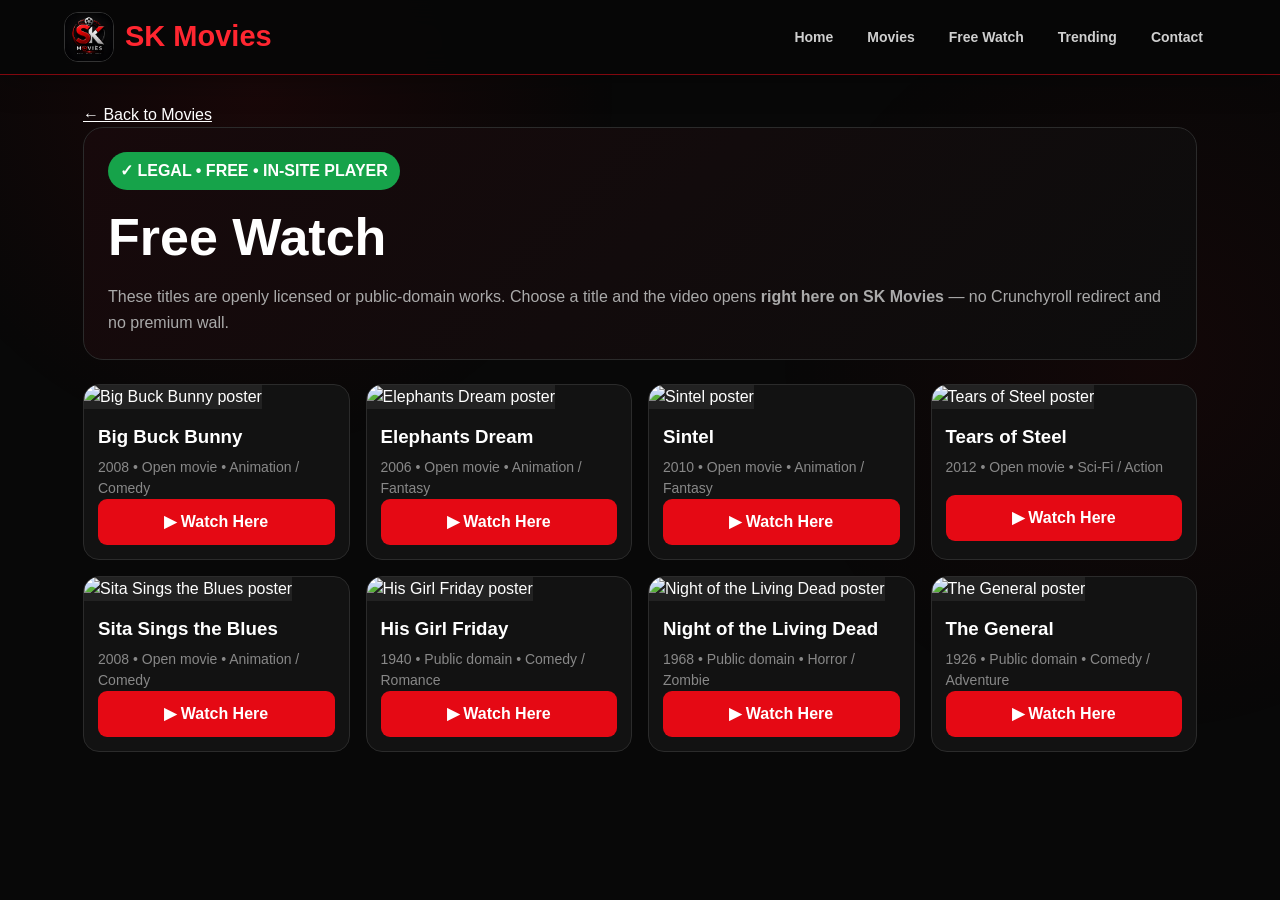
==== free-watch.html @ 06121509 "Add free legal in-site streaming page" ====
<!DOCTYPE html>
<html lang="en">
<head>
<meta charset="UTF-8">
<meta name="viewport" content="width=device-width,initial-scale=1.0">
<meta name="description" content="SK Movies Free Watch - openly licensed and public-domain films that play directly on the site.">
<meta name="theme-color" content="#090909">
<meta http-equiv="Content-Security-Policy" content="default-src 'self'; img-src 'self' https: data:; style-src 'self' 'unsafe-inline'; script-src 'self' 'unsafe-inline'; media-src https:; base-uri 'self'; frame-ancestors 'none';">
<title>SK Movies | Free Watch</title>
<link rel="stylesheet" href="style.css">
<style>
.free-page{max-width:1150px;margin:auto;padding:28px 18px 70px}.free-intro{background:linear-gradient(135deg,#17090b,#0d0d0d);border:1px solid #2b2b2b;border-radius:20px;padding:24px;margin-bottom:24px}.free-intro h1{font-size:clamp(30px,6vw,52px);margin:8px 0}.free-intro p{color:#aaa;line-height:1.6}.free-badge{display:inline-block;background:#16a34a;color:#fff;padding:7px 12px;border-radius:999px;font-weight:800}.free-grid{display:grid;grid-template-columns:repeat(4,1fr);gap:16px}.free-card{background:#121212;border:1px solid #2b2b2b;border-radius:16px;overflow:hidden}.free-card img{width:100%;aspect-ratio:16/10;object-fit:cover;background:#222}.free-body{padding:14px}.free-body h3{margin:0 0 6px}.free-body p{color:#888;font-size:14px;min-height:38px}.free-watch{width:100%;border:0;background:#e50914;color:#fff;border-radius:9px;padding:11px;font-weight:800;cursor:pointer}.free-watch:hover{background:#ff1b26}.player-wrap{display:none;background:#080808;border:1px solid #333;border-radius:16px;padding:14px;margin-bottom:24px}.player-wrap.show{display:block}.player-wrap h2{margin:0 0 12px}.player-wrap video{width:100%;max-height:620px;background:#000;border-radius:10px}.credit{color:#777;font-size:13px;line-height:1.5;margin-top:8px}.credit a{color:#aaa}@media(max-width:850px){.free-grid{grid-template-columns:repeat(2,1fr)}}@media(max-width:520px){.free-grid{grid-template-columns:1fr}.free-page{padding:20px 12px 50px}}
</style>
</head>
<body id="top">
<header><a class="brand" href="index.html#top" aria-label="SK Movies Home"><img src="images/ChatGPT Image Aug 7, 2026, 09_35_17 PM.png" alt="SK Movies Logo"><span>SK Movies</span></a><nav aria-label="Main navigation"><a href="index.html#top">Home</a><a href="index.html#movies">Movies</a><a href="free-watch.html">Free Watch</a><a href="index.html#trending">Trending</a><a href="index.html#contact">Contact</a></nav></header>
<main class="free-page">
<a class="series-back" href="index.html#movies">← Back to Movies</a>
<section class="free-intro"><span class="free-badge">✓ LEGAL • FREE • IN-SITE PLAYER</span><h1>Free Watch</h1><p>These titles are openly licensed or public-domain works. Choose a title and the video opens <strong>right here on SK Movies</strong> — no Crunchyroll redirect and no premium wall.</p></section>
<section class="player-wrap" id="playerWrap"><h2 id="playerTitle">Now Playing</h2><video id="player" controls playsinline preload="metadata"></video><p class="credit" id="playerCredit"></p></section>
<section class="free-grid" id="freeGrid"></section>
</main>
<script>
const films=[
 {title:'Big Buck Bunny',year:'2008',type:'Open movie • Animation / Comedy',poster:'https://upload.wikimedia.org/wikipedia/commons/7/7f/Big_Buck_Bunny_4K.webm.jpg',src:'https://archive.org/download/BigBuckBunny_124/big_buck_bunny_720p_surround.avi',credit:'Blender Foundation • Creative Commons Attribution 3.0',source:'https://archive.org/details/BigBuckBunny_124'},
 {title:'Elephants Dream',year:'2006',type:'Open movie • Animation / Fantasy',poster:'https://upload.wikimedia.org/wikipedia/commons/e/e8/Elephants_Dream_s5_both.jpg',src:'https://archive.org/download/ElephantsDream/ed_1024_512kb.mp4',credit:'Orange Open Movie Project / Blender Foundation • CC BY 2.5',source:'https://archive.org/details/ElephantsDream'},
 {title:'Sintel',year:'2010',type:'Open movie • Animation / Fantasy',poster:'https://upload.wikimedia.org/wikipedia/commons/5/59/Sintel_poster.jpg',src:'https://archive.org/download/Sintel/sintel-2048-surround.mp4',credit:'Blender Foundation • Creative Commons Attribution 3.0',source:'https://archive.org/details/Sintel'},
 {title:'Tears of Steel',year:'2012',type:'Open movie • Sci-Fi / Action',poster:'https://upload.wikimedia.org/wikipedia/commons/6/6e/Tears_of_Steel_poster.jpg',src:'https://archive.org/download/Tears-of-Steel/tearsofsteel_4k.mov',credit:'Blender Foundation • Creative Commons Attribution 3.0',source:'https://archive.org/details/Tears-of-Steel'},
 {title:'Sita Sings the Blues',year:'2008',type:'Open movie • Animation / Comedy',poster:'https://upload.wikimedia.org/wikipedia/commons/8/83/Sita_Sings_the_Blues_poster.jpg',src:'https://archive.org/download/Sita_Sings_the_Blues_Files/Sita_Sings_the_Blues_720p.mp4',credit:'Nina Paley • CC0 / public-domain release',source:'https://archive.org/details/Sita_Sings_the_Blues_Files'},
 {title:'His Girl Friday',year:'1940',type:'Public domain • Comedy / Romance',poster:'https://upload.wikimedia.org/wikipedia/commons/4/4a/His_Girl_Friday_%281940%29.jpg',src:'https://archive.org/download/his_girl_friday/his_girl_friday.mpeg',credit:'Public-domain film • Internet Archive source',source:'https://archive.org/details/his_girl_friday'},
 {title:'Night of the Living Dead',year:'1968',type:'Public domain • Horror / Zombie',poster:'https://upload.wikimedia.org/wikipedia/commons/4/4f/Night_of_the_Living_Dead_%281968%29.jpg',src:'https://archive.org/download/night_of_the_living_dead/night_of_the_living_dead.webm',credit:'Public-domain film • Internet Archive source',source:'https://archive.org/details/night_of_the_living_dead'},
 {title:'The General',year:'1926',type:'Public domain • Comedy / Adventure',poster:'https://upload.wikimedia.org/wikipedia/commons/6/6a/The_General_%281926_film%29.jpg',src:'https://archive.org/download/TheGeneral_201303/the_general_1926.mp4',credit:'Public-domain film • Internet Archive source',source:'https://archive.org/details/TheGeneral_201303'}
];
const grid=document.getElementById('freeGrid');const player=document.getElementById('player');const wrap=document.getElementById('playerWrap');const title=document.getElementById('playerTitle');const credit=document.getElementById('playerCredit');
films.forEach((f,i)=>{const c=document.createElement('article');c.className='free-card';c.innerHTML=`<img loading="lazy" src="${f.poster}" alt="${f.title} poster"><div class="free-body"><h3>${f.title}</h3><p>${f.year} • ${f.type}</p><button class="free-watch" type="button">▶ Watch Here</button></div>`;c.querySelector('button').onclick=()=>{title.textContent='▶ '+f.title;credit.innerHTML=f.credit+' • <a href="'+f.source+'" target="_blank" rel="noopener">Source / license</a>';player.src=f.src;wrap.classList.add('show');wrap.scrollIntoView({behavior:'smooth',block:'start'});player.play().catch(()=>{});};grid.appendChild(c);});
</script>
</body></html>
---- style.css ----
*{margin:0;padding:0;box-sizing:border-box}html{scroll-behavior:smooth}body{background:#080808;color:#fff;font-family:Arial,Helvetica,sans-serif;line-height:1.5;overflow-x:hidden}body:before{content:"";position:fixed;inset:0;pointer-events:none;background:radial-gradient(circle at 20% 10%,rgba(229,9,20,.08),transparent 28%),radial-gradient(circle at 90% 40%,rgba(229,9,20,.05),transparent 30%);z-index:-1}a{color:inherit}button,input{font:inherit}header{display:flex;justify-content:space-between;align-items:center;padding:12px clamp(16px,5vw,70px);background:rgba(7,7,7,.94);backdrop-filter:blur(14px);position:sticky;top:0;z-index:1000;border-bottom:1px solid rgba(229,9,20,.55);box-shadow:0 8px 30px rgba(0,0,0,.25)}.brand{display:flex;align-items:center;gap:11px;text-decoration:none;color:#ff2630;font-size:29px;font-weight:900}.brand img{width:50px;height:50px;border-radius:14px;object-fit:cover;border:1px solid #333}.brand span{white-space:nowrap}nav{display:flex;gap:8px}nav a{text-decoration:none;color:#cfcfcf;font-size:14px;font-weight:700;padding:9px 13px;border-radius:22px}nav a:hover{color:#fff;background:#171717}.hero{min-height:510px;display:flex;justify-content:center;align-items:center;text-align:center;padding:70px 20px;position:relative;overflow:hidden;background:radial-gradient(circle at 50% 0%,rgba(229,9,20,.22),transparent 35%),linear-gradient(145deg,#160304,#0b0b0b 52%,#090909);border-bottom:1px solid #1d1d1d}.hero-content{max-width:850px}.eyebrow{display:inline-block;color:#ff3a43;font-weight:900;letter-spacing:2.4px;font-size:11px;margin-bottom:12px}.hero h1{font-size:clamp(38px,7vw,72px);line-height:1.02;letter-spacing:-2px;margin-bottom:17px;background:linear-gradient(180deg,#fff 25%,#cfcfcf);-webkit-background-clip:text;background-clip:text;color:transparent}.hero p{font-size:clamp(15px,2.4vw,20px);color:#bdbdbd;max-width:650px;margin:0 auto 30px}.hero-btn{display:inline-flex;background:#e50914;color:#fff;text-decoration:none;padding:14px 27px;border-radius:9px;font-weight:800;box-shadow:0 12px 35px rgba(229,9,20,.3)}main{max-width:1300px;margin:auto}.search-box{text-align:center;padding:34px 20px 14px}.search-box input{width:min(92%,650px);padding:16px 22px;border:1px solid #2c2c2c;border-radius:30px;background:#111;color:#fff;outline:none;font-size:16px}.search-box input:focus{border-color:#e50914;box-shadow:0 0 0 4px rgba(229,9,20,.1)}.filters{display:flex;justify-content:center;gap:9px;flex-wrap:wrap;padding:8px 16px 26px}.filter{border:1px solid #2b2b2b;background:#111;color:#aaa;padding:9px 16px;border-radius:24px;cursor:pointer;font-weight:800;font-size:13px}.filter:hover{color:#fff}.filter.active{background:#e50914;border-color:#e50914;color:#fff}.section-heading{display:flex;align-items:flex-end;justify-content:space-between;max-width:1180px;margin:4px auto 0;padding:0 5%}.section-heading h2{font-size:30px;line-height:1.15}.movie-count{color:#777;font-size:13px;font-weight:700;padding-bottom:4px}.movies{display:grid;grid-template-columns:repeat(auto-fit,minmax(205px,1fr));gap:22px;padding:28px 5% 70px}.card{background:linear-gradient(180deg,#171717,#111);border:1px solid #252525;border-radius:15px;overflow:hidden;transition:.25s;box-shadow:0 10px 28px rgba(0,0,0,.35);position:relative}.card:hover{transform:translateY(-7px);border-color:rgba(229,9,20,.75);box-shadow:0 18px 42px rgba(0,0,0,.55)}.card[hidden]{display:none}.card img{display:block;width:100%;aspect-ratio:2/3;object-fit:cover;background:#111}.card-body{padding:14px}.card h3{font-size:17px;text-align:center;line-height:1.25;min-height:45px;display:flex;align-items:center;justify-content:center}.meta{color:#777;font-size:12px;text-align:center;min-height:18px;margin-top:3px}.rating{color:#ffd34d;font-size:14px;font-weight:800;margin:8px 0 12px;text-align:center}.btn-row{display:grid;grid-template-columns:1fr 1fr;gap:8px}.trailer-btn,.watch-btn,.share-btn,.free-watch-btn{display:block;width:100%;padding:10px 5px;color:#fff;text-decoration:none;text-align:center;border-radius:8px;font-weight:800;font-size:12px}.trailer-btn{background:#e50914}.watch-btn{background:#202020;border:1px solid #383838}.share-btn{grid-column:1/-1;background:#151515;border:1px solid #333;cursor:pointer}.free-watch-btn{background:#167d3e;border:1px solid #249c54;cursor:pointer}.free-watch-btn:hover{background:#1b9a4e}.share-btn:hover{background:#222;border-color:#e50914}.no-results{text-align:center;color:#888;padding:0 20px 70px;font-size:17px}.no-results:before{content:"🎬";display:block;font-size:30px;margin-bottom:8px}footer{text-align:center;background:#050505;border-top:1px solid #1d1d1d;padding:42px 20px;color:#777}footer h2{color:#fff;margin-bottom:8px;font-size:24px}footer p{margin:5px 0;font-size:13px}.sr-only{position:absolute;width:1px;height:1px;padding:0;margin:-1px;overflow:hidden;clip:rect(0,0,0,0);white-space:nowrap;border:0}.share-modal{display:none;position:fixed;inset:0;z-index:3000;background:rgba(0,0,0,.78);backdrop-filter:blur(6px);align-items:center;justify-content:center;padding:20px}.share-modal.show{display:flex}.share-box{width:min(430px,100%);background:#141414;border:1px solid #333;border-radius:18px;padding:24px;box-shadow:0 25px 80px rgba(0,0,0,.7);position:relative}.share-box h3{font-size:22px;margin-bottom:5px}.share-box p{color:#bbb;margin-bottom:18px;padding-right:25px}.share-box small{display:block;color:#666;margin-top:16px;text-align:center}.share-close{position:absolute;right:12px;top:10px;width:36px;height:36px;border:0;border-radius:50%;background:#222;color:#fff;font-size:25px;cursor:pointer}.share-grid{display:grid;grid-template-columns:1fr 1fr;gap:10px}.share-grid a,.share-grid button{border:1px solid #333;background:#1d1d1d;color:#fff;border-radius:10px;padding:12px 8px;text-align:center;text-decoration:none;cursor:pointer;font-weight:800}.share-grid a:hover,.share-grid button:hover{border-color:#e50914;background:#252525}.contact-section{max-width:1180px;margin:0 auto;padding:20px 5% 70px}.contact-grid{display:grid;grid-template-columns:repeat(2,minmax(0,1fr));gap:16px;margin-top:24px}.contact-card{display:flex;flex-direction:column;gap:5px;padding:20px;border:1px solid #292929;border-radius:14px;background:linear-gradient(180deg,#171717,#101010);text-decoration:none;transition:.2s}.contact-card strong{font-size:17px}.contact-card span{color:#999;font-size:13px}.contact-card:hover{border-color:#e50914;transform:translateY(-3px)}@media(max-width:900px){.movies{grid-template-columns:repeat(3,minmax(0,1fr));gap:16px}}@media(max-width:700px){header{padding:9px 13px;flex-direction:column;gap:8px}.brand{font-size:24px}.brand img{width:43px;height:43px}nav{width:100%;justify-content:center;gap:3px}nav a{font-size:12px;padding:7px 10px}.hero{min-height:390px;padding:50px 16px}.hero h1{letter-spacing:-1px}.search-box{padding-top:25px}.section-heading{padding:0 15px}.section-heading h2{font-size:23px}.movies{grid-template-columns:repeat(2,minmax(0,1fr));gap:13px;padding:24px 11px 50px}.card{border-radius:12px}.card-body{padding:9px}.card h3{font-size:14px;min-height:44px}.meta{font-size:10px}.rating{font-size:12px}.trailer-btn,.watch-btn,.share-btn,.free-watch-btn{font-size:10px;padding:9px 2px}.filter{font-size:11px;padding:8px 11px}.contact-grid{grid-template-columns:1fr}.contact-section{padding-bottom:50px}}@media(max-width:380px){nav a{padding:7px 8px}.btn-row{grid-template-columns:1fr}.trailer-btn,.watch-btn,.share-btn,.free-watch-btn{font-size:11px}.share-grid{grid-template-columns:1fr}}
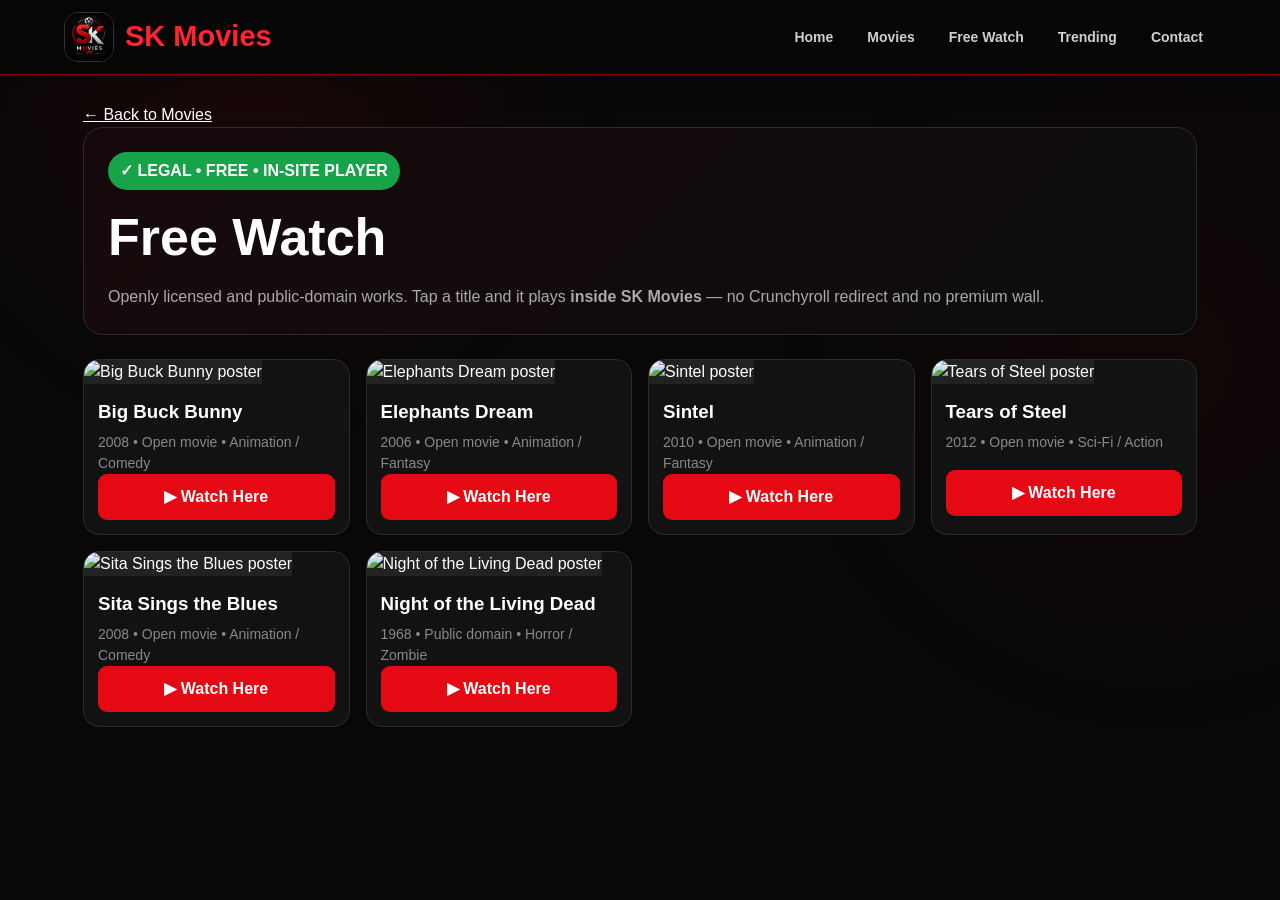
==== commit f70d0e9c: "Fix legal in-site video sources and playback list" ====
--- a/free-watch.html
+++ b/free-watch.html
@@ -1,37 +1,15 @@
 <!DOCTYPE html>
-<html lang="en">
-<head>
-<meta charset="UTF-8">
-<meta name="viewport" content="width=device-width,initial-scale=1.0">
-<meta name="description" content="SK Movies Free Watch - openly licensed and public-domain films that play directly on the site.">
-<meta name="theme-color" content="#090909">
-<meta http-equiv="Content-Security-Policy" content="default-src 'self'; img-src 'self' https: data:; style-src 'self' 'unsafe-inline'; script-src 'self' 'unsafe-inline'; media-src https:; base-uri 'self'; frame-ancestors 'none';">
-<title>SK Movies | Free Watch</title>
-<link rel="stylesheet" href="style.css">
-<style>
+<html lang="en"><head><meta charset="UTF-8"><meta name="viewport" content="width=device-width,initial-scale=1.0"><meta name="description" content="SK Movies Free Watch - openly licensed and public-domain films that play directly on the site."><meta name="theme-color" content="#090909"><meta http-equiv="Content-Security-Policy" content="default-src 'self'; img-src 'self' https: data:; style-src 'self' 'unsafe-inline'; script-src 'self' 'unsafe-inline'; media-src https:; base-uri 'self'; frame-ancestors 'none';"><title>SK Movies | Free Watch</title><link rel="stylesheet" href="style.css"><style>
 .free-page{max-width:1150px;margin:auto;padding:28px 18px 70px}.free-intro{background:linear-gradient(135deg,#17090b,#0d0d0d);border:1px solid #2b2b2b;border-radius:20px;padding:24px;margin-bottom:24px}.free-intro h1{font-size:clamp(30px,6vw,52px);margin:8px 0}.free-intro p{color:#aaa;line-height:1.6}.free-badge{display:inline-block;background:#16a34a;color:#fff;padding:7px 12px;border-radius:999px;font-weight:800}.free-grid{display:grid;grid-template-columns:repeat(4,1fr);gap:16px}.free-card{background:#121212;border:1px solid #2b2b2b;border-radius:16px;overflow:hidden}.free-card img{width:100%;aspect-ratio:16/10;object-fit:cover;background:#222}.free-body{padding:14px}.free-body h3{margin:0 0 6px}.free-body p{color:#888;font-size:14px;min-height:38px}.free-watch{width:100%;border:0;background:#e50914;color:#fff;border-radius:9px;padding:11px;font-weight:800;cursor:pointer}.free-watch:hover{background:#ff1b26}.player-wrap{display:none;background:#080808;border:1px solid #333;border-radius:16px;padding:14px;margin-bottom:24px}.player-wrap.show{display:block}.player-wrap h2{margin:0 0 12px}.player-wrap video{width:100%;max-height:620px;background:#000;border-radius:10px}.credit{color:#777;font-size:13px;line-height:1.5;margin-top:8px}.credit a{color:#aaa}@media(max-width:850px){.free-grid{grid-template-columns:repeat(2,1fr)}}@media(max-width:520px){.free-grid{grid-template-columns:1fr}.free-page{padding:20px 12px 50px}}
-</style>
-</head>
-<body id="top">
-<header><a class="brand" href="index.html#top" aria-label="SK Movies Home"><img src="images/ChatGPT Image Aug 7, 2026, 09_35_17 PM.png" alt="SK Movies Logo"><span>SK Movies</span></a><nav aria-label="Main navigation"><a href="index.html#top">Home</a><a href="index.html#movies">Movies</a><a href="free-watch.html">Free Watch</a><a href="index.html#trending">Trending</a><a href="index.html#contact">Contact</a></nav></header>
-<main class="free-page">
-<a class="series-back" href="index.html#movies">← Back to Movies</a>
-<section class="free-intro"><span class="free-badge">✓ LEGAL • FREE • IN-SITE PLAYER</span><h1>Free Watch</h1><p>These titles are openly licensed or public-domain works. Choose a title and the video opens <strong>right here on SK Movies</strong> — no Crunchyroll redirect and no premium wall.</p></section>
-<section class="player-wrap" id="playerWrap"><h2 id="playerTitle">Now Playing</h2><video id="player" controls playsinline preload="metadata"></video><p class="credit" id="playerCredit"></p></section>
-<section class="free-grid" id="freeGrid"></section>
-</main>
-<script>
+</style></head><body id="top"><header><a class="brand" href="index.html#top" aria-label="SK Movies Home"><img src="images/ChatGPT Image Aug 7, 2026, 09_35_17 PM.png" alt="SK Movies Logo"><span>SK Movies</span></a><nav aria-label="Main navigation"><a href="index.html#top">Home</a><a href="index.html#movies">Movies</a><a href="free-watch.html">Free Watch</a><a href="index.html#trending">Trending</a><a href="index.html#contact">Contact</a></nav></header><main class="free-page"><a class="series-back" href="index.html#movies">← Back to Movies</a><section class="free-intro"><span class="free-badge">✓ LEGAL • FREE • IN-SITE PLAYER</span><h1>Free Watch</h1><p>Openly licensed and public-domain works. Tap a title and it plays <strong>inside SK Movies</strong> — no Crunchyroll redirect and no premium wall.</p></section><section class="player-wrap" id="playerWrap"><h2 id="playerTitle">Now Playing</h2><video id="player" controls playsinline preload="metadata"></video><p class="credit" id="playerCredit"></p></section><section class="free-grid" id="freeGrid"></section></main><script>
 const films=[
- {title:'Big Buck Bunny',year:'2008',type:'Open movie • Animation / Comedy',poster:'https://upload.wikimedia.org/wikipedia/commons/7/7f/Big_Buck_Bunny_4K.webm.jpg',src:'https://archive.org/download/BigBuckBunny_124/big_buck_bunny_720p_surround.avi',credit:'Blender Foundation • Creative Commons Attribution 3.0',source:'https://archive.org/details/BigBuckBunny_124'},
- {title:'Elephants Dream',year:'2006',type:'Open movie • Animation / Fantasy',poster:'https://upload.wikimedia.org/wikipedia/commons/e/e8/Elephants_Dream_s5_both.jpg',src:'https://archive.org/download/ElephantsDream/ed_1024_512kb.mp4',credit:'Orange Open Movie Project / Blender Foundation • CC BY 2.5',source:'https://archive.org/details/ElephantsDream'},
- {title:'Sintel',year:'2010',type:'Open movie • Animation / Fantasy',poster:'https://upload.wikimedia.org/wikipedia/commons/5/59/Sintel_poster.jpg',src:'https://archive.org/download/Sintel/sintel-2048-surround.mp4',credit:'Blender Foundation • Creative Commons Attribution 3.0',source:'https://archive.org/details/Sintel'},
- {title:'Tears of Steel',year:'2012',type:'Open movie • Sci-Fi / Action',poster:'https://upload.wikimedia.org/wikipedia/commons/6/6e/Tears_of_Steel_poster.jpg',src:'https://archive.org/download/Tears-of-Steel/tearsofsteel_4k.mov',credit:'Blender Foundation • Creative Commons Attribution 3.0',source:'https://archive.org/details/Tears-of-Steel'},
- {title:'Sita Sings the Blues',year:'2008',type:'Open movie • Animation / Comedy',poster:'https://upload.wikimedia.org/wikipedia/commons/8/83/Sita_Sings_the_Blues_poster.jpg',src:'https://archive.org/download/Sita_Sings_the_Blues_Files/Sita_Sings_the_Blues_720p.mp4',credit:'Nina Paley • CC0 / public-domain release',source:'https://archive.org/details/Sita_Sings_the_Blues_Files'},
- {title:'His Girl Friday',year:'1940',type:'Public domain • Comedy / Romance',poster:'https://upload.wikimedia.org/wikipedia/commons/4/4a/His_Girl_Friday_%281940%29.jpg',src:'https://archive.org/download/his_girl_friday/his_girl_friday.mpeg',credit:'Public-domain film • Internet Archive source',source:'https://archive.org/details/his_girl_friday'},
- {title:'Night of the Living Dead',year:'1968',type:'Public domain • Horror / Zombie',poster:'https://upload.wikimedia.org/wikipedia/commons/4/4f/Night_of_the_Living_Dead_%281968%29.jpg',src:'https://archive.org/download/night_of_the_living_dead/night_of_the_living_dead.webm',credit:'Public-domain film • Internet Archive source',source:'https://archive.org/details/night_of_the_living_dead'},
- {title:'The General',year:'1926',type:'Public domain • Comedy / Adventure',poster:'https://upload.wikimedia.org/wikipedia/commons/6/6a/The_General_%281926_film%29.jpg',src:'https://archive.org/download/TheGeneral_201303/the_general_1926.mp4',credit:'Public-domain film • Internet Archive source',source:'https://archive.org/details/TheGeneral_201303'}
+{title:'Big Buck Bunny',year:'2008',type:'Open movie • Animation / Comedy',poster:'https://peach.blender.org/wp-content/uploads/title_anouncement.jpg',src:'https://archive.org/download/BigBuckBunny_124/Content/big_buck_bunny_720p_surround.mp4',credit:'Blender Foundation • CC BY 3.0',source:'https://archive.org/details/BigBuckBunny_124'},
+{title:'Elephants Dream',year:'2006',type:'Open movie • Animation / Fantasy',poster:'https://upload.wikimedia.org/wikipedia/commons/e/e8/Elephants_Dream_s5_both.jpg',src:'https://archive.org/download/ElephantsDream/ed_1024_512kb.mp4',credit:'Orange Open Movie Project / Blender Foundation • CC BY 2.5',source:'https://archive.org/details/ElephantsDream'},
+{title:'Sintel',year:'2010',type:'Open movie • Animation / Fantasy',poster:'https://upload.wikimedia.org/wikipedia/commons/5/59/Sintel_poster.jpg',src:'https://archive.org/download/Sintel/sintel-2048-surround.mp4',credit:'Blender Foundation • CC BY 3.0',source:'https://archive.org/details/Sintel'},
+{title:'Tears of Steel',year:'2012',type:'Open movie • Sci-Fi / Action',poster:'https://mango.blender.org/wp-content/uploads/2012/05/tears_of_steel_poster.jpg',src:'https://ftp.nluug.nl/pub/graphics/blender/demo/movies/ToS/tears_of_steel_720p.mov',credit:'Blender Foundation • CC BY 3.0',source:'https://mango.blender.org/sharing/'},
+{title:'Sita Sings the Blues',year:'2008',type:'Open movie • Animation / Comedy',poster:'https://upload.wikimedia.org/wikipedia/commons/8/83/Sita_Sings_the_Blues_poster.jpg',src:'https://archive.org/download/Sita_Sings_the_Blues_Files/Sita_Sings_the_Blues_720p.mp4',credit:'Nina Paley • CC0 / public-domain release',source:'https://archive.org/details/Sita_Sings_the_Blues_Files'},
+{title:'Night of the Living Dead',year:'1968',type:'Public domain • Horror / Zombie',poster:'https://upload.wikimedia.org/wikipedia/commons/4/4f/Night_of_the_Living_Dead_%281968%29.jpg',src:'https://archive.org/download/night_of_the_living_dead/night_of_the_living_dead_512kb.mp4',credit:'Public-domain film • Internet Archive source',source:'https://archive.org/details/night_of_the_living_dead'}
 ];
-const grid=document.getElementById('freeGrid');const player=document.getElementById('player');const wrap=document.getElementById('playerWrap');const title=document.getElementById('playerTitle');const credit=document.getElementById('playerCredit');
-films.forEach((f,i)=>{const c=document.createElement('article');c.className='free-card';c.innerHTML=`<img loading="lazy" src="${f.poster}" alt="${f.title} poster"><div class="free-body"><h3>${f.title}</h3><p>${f.year} • ${f.type}</p><button class="free-watch" type="button">▶ Watch Here</button></div>`;c.querySelector('button').onclick=()=>{title.textContent='▶ '+f.title;credit.innerHTML=f.credit+' • <a href="'+f.source+'" target="_blank" rel="noopener">Source / license</a>';player.src=f.src;wrap.classList.add('show');wrap.scrollIntoView({behavior:'smooth',block:'start'});player.play().catch(()=>{});};grid.appendChild(c);});
-</script>
-</body></html>+const grid=document.getElementById('freeGrid'),player=document.getElementById('player'),wrap=document.getElementById('playerWrap'),title=document.getElementById('playerTitle'),credit=document.getElementById('playerCredit');
+films.forEach(f=>{const c=document.createElement('article');c.className='free-card';c.innerHTML=`<img loading="lazy" src="${f.poster}" alt="${f.title} poster"><div class="free-body"><h3>${f.title}</h3><p>${f.year} • ${f.type}</p><button class="free-watch" type="button">▶ Watch Here</button></div>`;c.querySelector('button').onclick=()=>{title.textContent='▶ '+f.title;credit.innerHTML=f.credit+' • <a href="'+f.source+'" target="_blank" rel="noopener">Source / license</a>';player.src=f.src;wrap.classList.add('show');wrap.scrollIntoView({behavior:'smooth',block:'start'});player.play().catch(()=>{});};grid.appendChild(c)});
+</script></body></html>
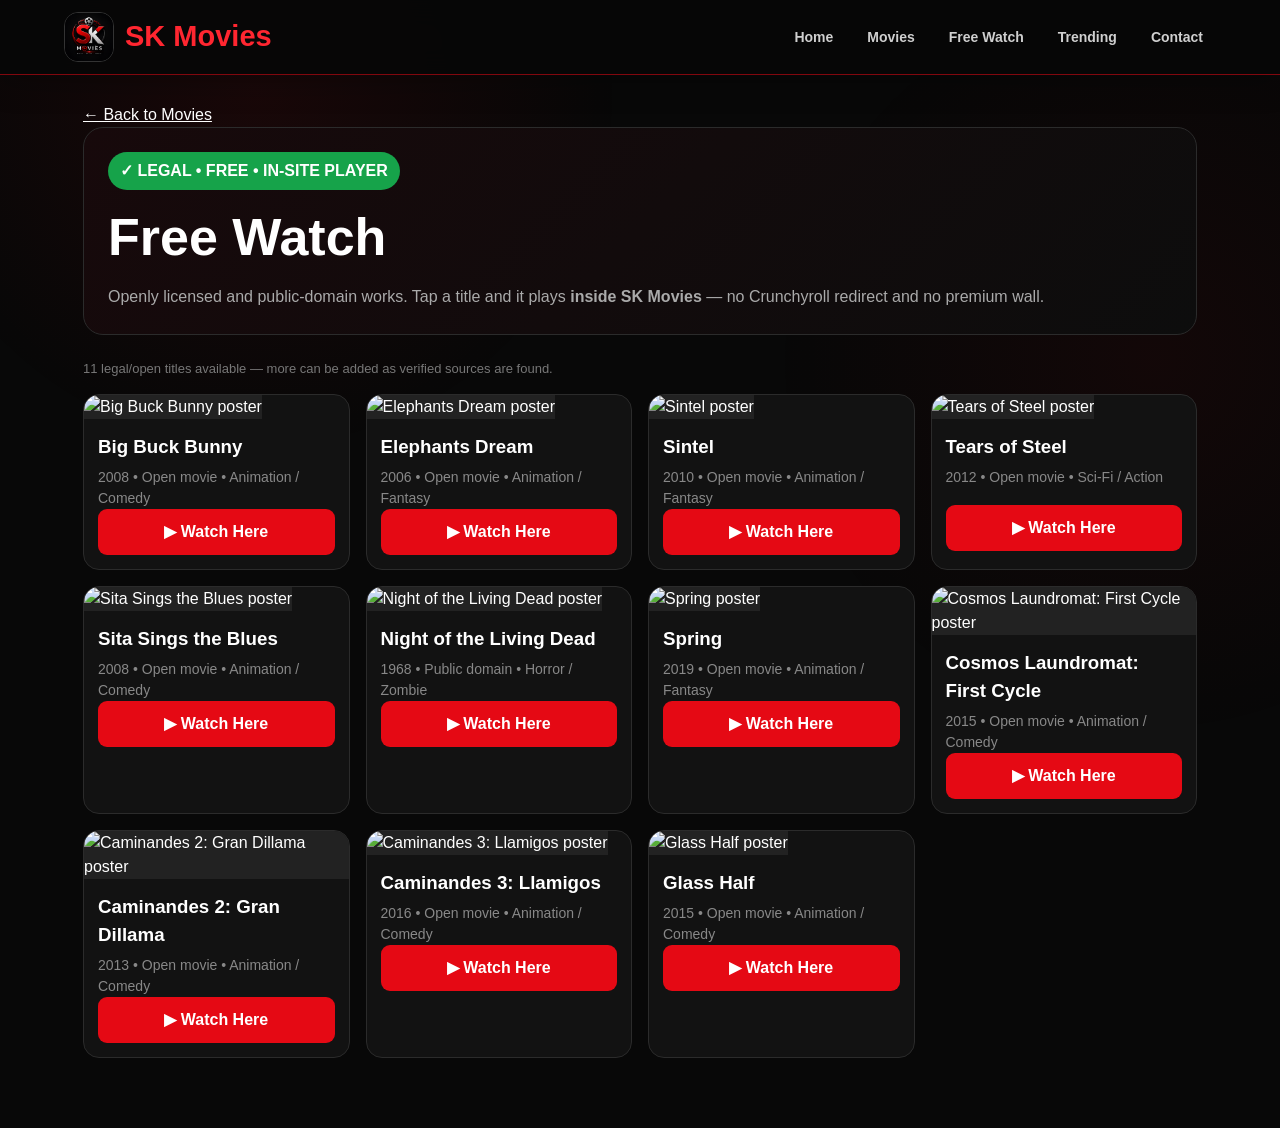
==== commit 37f4f8fb: "Add more legal open-license movies to Free Watch" ====
--- a/free-watch.html
+++ b/free-watch.html
@@ -1,15 +1,19 @@
-<!DOCTYPE html>
-<html lang="en"><head><meta charset="UTF-8"><meta name="viewport" content="width=device-width,initial-scale=1.0"><meta name="description" content="SK Movies Free Watch - openly licensed and public-domain films that play directly on the site."><meta name="theme-color" content="#090909"><meta http-equiv="Content-Security-Policy" content="default-src 'self'; img-src 'self' https: data:; style-src 'self' 'unsafe-inline'; script-src 'self' 'unsafe-inline'; media-src https:; base-uri 'self'; frame-ancestors 'none';"><title>SK Movies | Free Watch</title><link rel="stylesheet" href="style.css"><style>
-.free-page{max-width:1150px;margin:auto;padding:28px 18px 70px}.free-intro{background:linear-gradient(135deg,#17090b,#0d0d0d);border:1px solid #2b2b2b;border-radius:20px;padding:24px;margin-bottom:24px}.free-intro h1{font-size:clamp(30px,6vw,52px);margin:8px 0}.free-intro p{color:#aaa;line-height:1.6}.free-badge{display:inline-block;background:#16a34a;color:#fff;padding:7px 12px;border-radius:999px;font-weight:800}.free-grid{display:grid;grid-template-columns:repeat(4,1fr);gap:16px}.free-card{background:#121212;border:1px solid #2b2b2b;border-radius:16px;overflow:hidden}.free-card img{width:100%;aspect-ratio:16/10;object-fit:cover;background:#222}.free-body{padding:14px}.free-body h3{margin:0 0 6px}.free-body p{color:#888;font-size:14px;min-height:38px}.free-watch{width:100%;border:0;background:#e50914;color:#fff;border-radius:9px;padding:11px;font-weight:800;cursor:pointer}.free-watch:hover{background:#ff1b26}.player-wrap{display:none;background:#080808;border:1px solid #333;border-radius:16px;padding:14px;margin-bottom:24px}.player-wrap.show{display:block}.player-wrap h2{margin:0 0 12px}.player-wrap video{width:100%;max-height:620px;background:#000;border-radius:10px}.credit{color:#777;font-size:13px;line-height:1.5;margin-top:8px}.credit a{color:#aaa}@media(max-width:850px){.free-grid{grid-template-columns:repeat(2,1fr)}}@media(max-width:520px){.free-grid{grid-template-columns:1fr}.free-page{padding:20px 12px 50px}}
-</style></head><body id="top"><header><a class="brand" href="index.html#top" aria-label="SK Movies Home"><img src="images/ChatGPT Image Aug 7, 2026, 09_35_17 PM.png" alt="SK Movies Logo"><span>SK Movies</span></a><nav aria-label="Main navigation"><a href="index.html#top">Home</a><a href="index.html#movies">Movies</a><a href="free-watch.html">Free Watch</a><a href="index.html#trending">Trending</a><a href="index.html#contact">Contact</a></nav></header><main class="free-page"><a class="series-back" href="index.html#movies">← Back to Movies</a><section class="free-intro"><span class="free-badge">✓ LEGAL • FREE • IN-SITE PLAYER</span><h1>Free Watch</h1><p>Openly licensed and public-domain works. Tap a title and it plays <strong>inside SK Movies</strong> — no Crunchyroll redirect and no premium wall.</p></section><section class="player-wrap" id="playerWrap"><h2 id="playerTitle">Now Playing</h2><video id="player" controls playsinline preload="metadata"></video><p class="credit" id="playerCredit"></p></section><section class="free-grid" id="freeGrid"></section></main><script>
+<!DOCTYPE html><html lang="en"><head><meta charset="UTF-8"><meta name="viewport" content="width=device-width,initial-scale=1.0"><meta name="description" content="SK Movies Free Watch - openly licensed and public-domain films that play directly on the site."><meta name="theme-color" content="#090909"><meta http-equiv="Content-Security-Policy" content="default-src 'self'; img-src 'self' https: data:; style-src 'self' 'unsafe-inline'; script-src 'self' 'unsafe-inline'; media-src https:; base-uri 'self'; frame-ancestors 'none';"><title>SK Movies | Free Watch</title><link rel="stylesheet" href="style.css"><style>
+.free-page{max-width:1150px;margin:auto;padding:28px 18px 70px}.free-intro{background:linear-gradient(135deg,#17090b,#0d0d0d);border:1px solid #2b2b2b;border-radius:20px;padding:24px;margin-bottom:24px}.free-intro h1{font-size:clamp(30px,6vw,52px);margin:8px 0}.free-intro p{color:#aaa;line-height:1.6}.free-badge{display:inline-block;background:#16a34a;color:#fff;padding:7px 12px;border-radius:999px;font-weight:800}.free-grid{display:grid;grid-template-columns:repeat(4,1fr);gap:16px}.free-card{background:#121212;border:1px solid #2b2b2b;border-radius:16px;overflow:hidden}.free-card img{width:100%;aspect-ratio:16/10;object-fit:cover;background:#222}.free-body{padding:14px}.free-body h3{margin:0 0 6px}.free-body p{color:#888;font-size:14px;min-height:38px}.free-watch{width:100%;border:0;background:#e50914;color:#fff;border-radius:9px;padding:11px;font-weight:800;cursor:pointer}.free-watch:hover{background:#ff1b26}.player-wrap{display:none;background:#080808;border:1px solid #333;border-radius:16px;padding:14px;margin-bottom:24px}.player-wrap.show{display:block}.player-wrap h2{margin:0 0 12px}.player-wrap video{width:100%;max-height:620px;background:#000;border-radius:10px}.credit{color:#777;font-size:13px;line-height:1.5;margin-top:8px}.credit a{color:#aaa}.free-status{color:#777;font-size:13px;margin:0 0 16px}@media(max-width:850px){.free-grid{grid-template-columns:repeat(2,1fr)}}@media(max-width:520px){.free-grid{grid-template-columns:1fr}.free-page{padding:20px 12px 50px}}
+</style></head><body id="top"><header><a class="brand" href="index.html#top" aria-label="SK Movies Home"><img src="images/ChatGPT Image Aug 7, 2026, 09_35_17 PM.png" alt="SK Movies Logo"><span>SK Movies</span></a><nav aria-label="Main navigation"><a href="index.html#top">Home</a><a href="index.html#movies">Movies</a><a href="free-watch.html">Free Watch</a><a href="index.html#trending">Trending</a><a href="index.html#contact">Contact</a></nav></header><main class="free-page"><a class="series-back" href="index.html#movies">← Back to Movies</a><section class="free-intro"><span class="free-badge">✓ LEGAL • FREE • IN-SITE PLAYER</span><h1>Free Watch</h1><p>Openly licensed and public-domain works. Tap a title and it plays <strong>inside SK Movies</strong> — no Crunchyroll redirect and no premium wall.</p></section><section class="player-wrap" id="playerWrap"><h2 id="playerTitle">Now Playing</h2><video id="player" controls playsinline preload="metadata"></video><p class="credit" id="playerCredit"></p></section><p class="free-status" id="freeStatus"></p><section class="free-grid" id="freeGrid"></section></main><script>
 const films=[
 {title:'Big Buck Bunny',year:'2008',type:'Open movie • Animation / Comedy',poster:'https://peach.blender.org/wp-content/uploads/title_anouncement.jpg',src:'https://archive.org/download/BigBuckBunny_124/Content/big_buck_bunny_720p_surround.mp4',credit:'Blender Foundation • CC BY 3.0',source:'https://archive.org/details/BigBuckBunny_124'},
 {title:'Elephants Dream',year:'2006',type:'Open movie • Animation / Fantasy',poster:'https://upload.wikimedia.org/wikipedia/commons/e/e8/Elephants_Dream_s5_both.jpg',src:'https://archive.org/download/ElephantsDream/ed_1024_512kb.mp4',credit:'Orange Open Movie Project / Blender Foundation • CC BY 2.5',source:'https://archive.org/details/ElephantsDream'},
 {title:'Sintel',year:'2010',type:'Open movie • Animation / Fantasy',poster:'https://upload.wikimedia.org/wikipedia/commons/5/59/Sintel_poster.jpg',src:'https://archive.org/download/Sintel/sintel-2048-surround.mp4',credit:'Blender Foundation • CC BY 3.0',source:'https://archive.org/details/Sintel'},
 {title:'Tears of Steel',year:'2012',type:'Open movie • Sci-Fi / Action',poster:'https://mango.blender.org/wp-content/uploads/2012/05/tears_of_steel_poster.jpg',src:'https://ftp.nluug.nl/pub/graphics/blender/demo/movies/ToS/tears_of_steel_720p.mov',credit:'Blender Foundation • CC BY 3.0',source:'https://mango.blender.org/sharing/'},
 {title:'Sita Sings the Blues',year:'2008',type:'Open movie • Animation / Comedy',poster:'https://upload.wikimedia.org/wikipedia/commons/8/83/Sita_Sings_the_Blues_poster.jpg',src:'https://archive.org/download/Sita_Sings_the_Blues_Files/Sita_Sings_the_Blues_720p.mp4',credit:'Nina Paley • CC0 / public-domain release',source:'https://archive.org/details/Sita_Sings_the_Blues_Files'},
-{title:'Night of the Living Dead',year:'1968',type:'Public domain • Horror / Zombie',poster:'https://upload.wikimedia.org/wikipedia/commons/4/4f/Night_of_the_Living_Dead_%281968%29.jpg',src:'https://archive.org/download/night_of_the_living_dead/night_of_the_living_dead_512kb.mp4',credit:'Public-domain film • Internet Archive source',source:'https://archive.org/details/night_of_the_living_dead'}
+{title:'Night of the Living Dead',year:'1968',type:'Public domain • Horror / Zombie',poster:'https://upload.wikimedia.org/wikipedia/commons/4/4f/Night_of_the_Living_Dead_%281968%29.jpg',src:'https://archive.org/download/night_of_the_living_dead/night_of_the_living_dead_512kb.mp4',credit:'Public-domain film • Internet Archive source',source:'https://archive.org/details/night_of_the_living_dead'},
+{title:'Spring',year:'2019',type:'Open movie • Animation / Fantasy',poster:'https://commons.wikimedia.org/wiki/Special:Redirect/file/Spring_-_Blender_Open_Movie-2048x858.png',src:'https://commons.wikimedia.org/wiki/Special:Redirect/file/Spring_-_Blender_Open_Movie.webm',credit:'Blender Foundation • CC BY 4.0',source:'https://commons.wikimedia.org/wiki/File:Spring_-_Blender_Open_Movie.webm'},
+{title:'Cosmos Laundromat: First Cycle',year:'2015',type:'Open movie • Animation / Comedy',poster:'https://commons.wikimedia.org/wiki/Special:Redirect/file/CosmosLaundromatPoster.jpg',src:'https://commons.wikimedia.org/wiki/Special:Redirect/file/Cosmos_Laundromat_-_First_Cycle_-_Official_Blender_Foundation_release.webm',credit:'Blender Foundation • CC BY 4.0',source:'https://commons.wikimedia.org/wiki/File:Cosmos_Laundromat_-_First_Cycle_-_Official_Blender_Foundation_release.webm'},
+{title:'Caminandes 2: Gran Dillama',year:'2013',type:'Open movie • Animation / Comedy',poster:'https://commons.wikimedia.org/wiki/Special:Redirect/file/Blender_Foundation_-_Caminandes_-_Episode_2_-_Gran_Dillama_-_Cover_thumbnail.png',src:'https://commons.wikimedia.org/wiki/Special:Redirect/file/Caminandes%2C_Gran_Dillama_-_Blender_Foundation.webm',credit:'Blender Foundation • CC BY-SA 3.0',source:'https://commons.wikimedia.org/wiki/File:Caminandes,_Gran_Dillama_-_Blender_Foundation.webm'},
+{title:'Caminandes 3: Llamigos',year:'2016',type:'Open movie • Animation / Comedy',poster:'https://commons.wikimedia.org/wiki/Special:Redirect/file/Blender_Foundation_-_Caminandes_-_Episode_3_-_Llamigos_-_Cover_thumbnail.png',src:'https://commons.wikimedia.org/wiki/Special:Redirect/file/Caminandes_3_-_Llamigos_-_Blender_Animated_Short.webm',credit:'Blender Foundation • CC BY 3.0',source:'https://commons.wikimedia.org/wiki/File:Caminandes_3_-_Llamigos_-_Blender_Animated_Short.webm'},
+{title:'Glass Half',year:'2015',type:'Open movie • Animation / Comedy',poster:'https://commons.wikimedia.org/wiki/Special:Redirect/file/Glass_Half_-_screenshot-intro_scene.png',src:'https://commons.wikimedia.org/wiki/Special:Redirect/file/Glass_Half_-_Blender_Open_Movie-full_movie.webm',credit:'Blender Foundation • CC BY 4.0',source:'https://commons.wikimedia.org/wiki/File:Glass_Half_-_Blender_Open_Movie-full_movie.webm'}
 ];
-const grid=document.getElementById('freeGrid'),player=document.getElementById('player'),wrap=document.getElementById('playerWrap'),title=document.getElementById('playerTitle'),credit=document.getElementById('playerCredit');
-films.forEach(f=>{const c=document.createElement('article');c.className='free-card';c.innerHTML=`<img loading="lazy" src="${f.poster}" alt="${f.title} poster"><div class="free-body"><h3>${f.title}</h3><p>${f.year} • ${f.type}</p><button class="free-watch" type="button">▶ Watch Here</button></div>`;c.querySelector('button').onclick=()=>{title.textContent='▶ '+f.title;credit.innerHTML=f.credit+' • <a href="'+f.source+'" target="_blank" rel="noopener">Source / license</a>';player.src=f.src;wrap.classList.add('show');wrap.scrollIntoView({behavior:'smooth',block:'start'});player.play().catch(()=>{});};grid.appendChild(c)});
+const grid=document.getElementById('freeGrid'),player=document.getElementById('player'),wrap=document.getElementById('playerWrap'),title=document.getElementById('playerTitle'),credit=document.getElementById('playerCredit'),status=document.getElementById('freeStatus');status.textContent=films.length+' legal/open titles available — more can be added as verified sources are found.';
+films.forEach(f=>{const c=document.createElement('article');c.className='free-card';c.innerHTML=`<img loading="lazy" src="${f.poster}" alt="${f.title} poster"><div class="free-body"><h3>${f.title}</h3><p>${f.year} • ${f.type}</p><button class="free-watch" type="button">▶ Watch Here</button></div>`;c.querySelector('button').onclick=()=>{title.textContent='▶ '+f.title;credit.innerHTML=f.credit+' • <a href="'+f.source+'" target="_blank" rel="noopener">Source / license</a>';player.pause();player.src=f.src;player.load();wrap.classList.add('show');wrap.scrollIntoView({behavior:'smooth',block:'start'});player.play().catch(()=>{});};grid.appendChild(c)});
 </script></body></html>
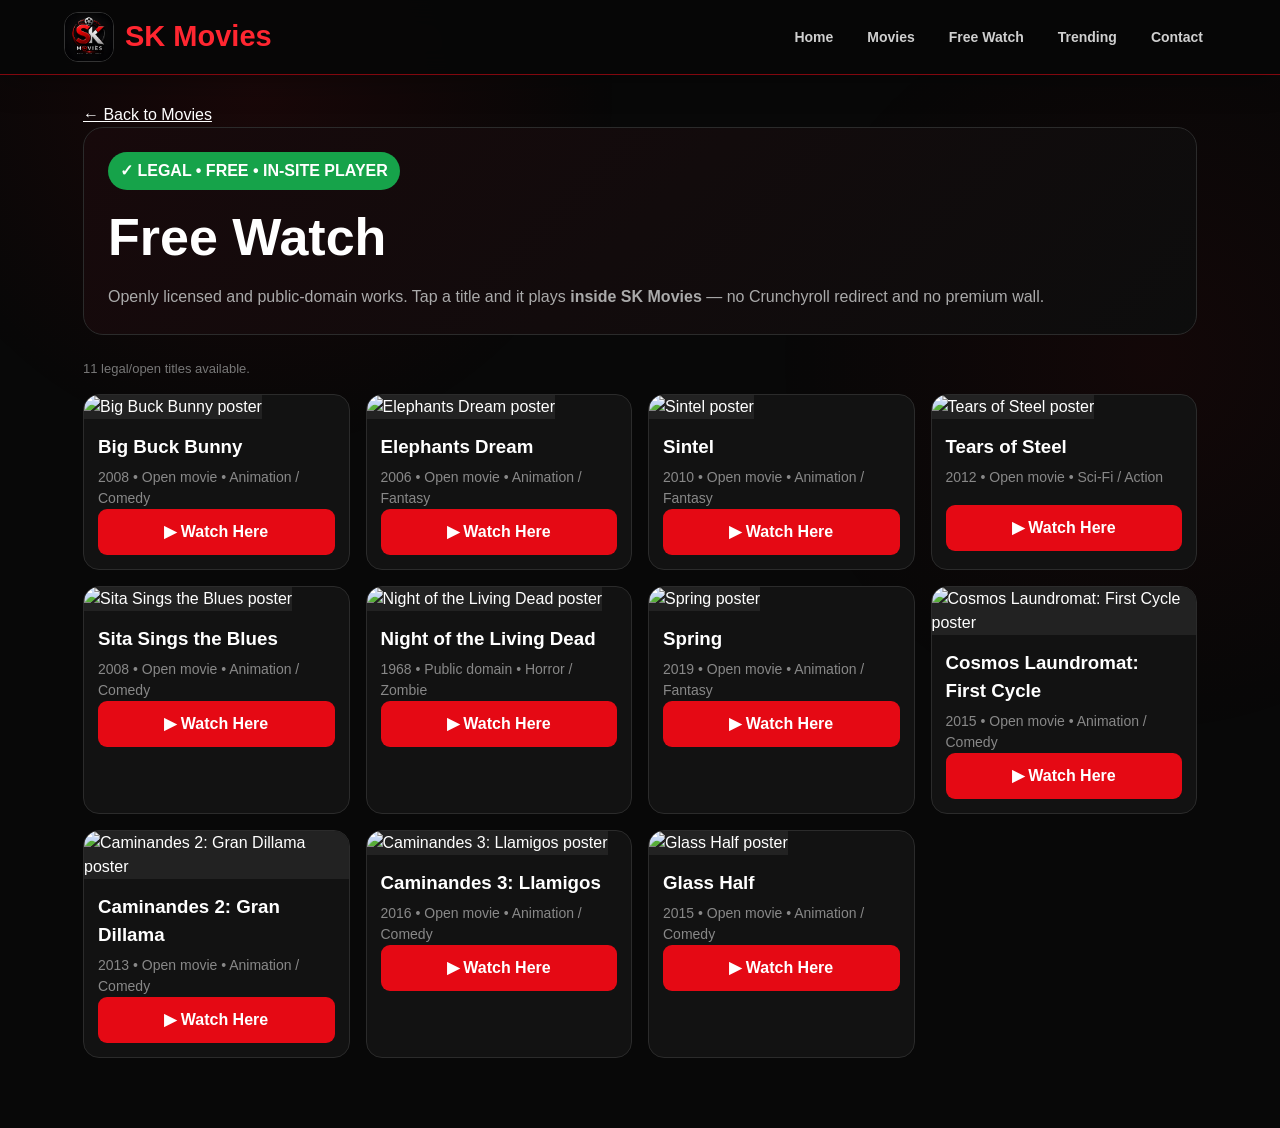
==== commit 7929b812: "Show all legal titles clearly on mobile Free Watch page" ====
--- a/free-watch.html
+++ b/free-watch.html
@@ -1,5 +1,5 @@
 <!DOCTYPE html><html lang="en"><head><meta charset="UTF-8"><meta name="viewport" content="width=device-width,initial-scale=1.0"><meta name="description" content="SK Movies Free Watch - openly licensed and public-domain films that play directly on the site."><meta name="theme-color" content="#090909"><meta http-equiv="Content-Security-Policy" content="default-src 'self'; img-src 'self' https: data:; style-src 'self' 'unsafe-inline'; script-src 'self' 'unsafe-inline'; media-src https:; base-uri 'self'; frame-ancestors 'none';"><title>SK Movies | Free Watch</title><link rel="stylesheet" href="style.css"><style>
-.free-page{max-width:1150px;margin:auto;padding:28px 18px 70px}.free-intro{background:linear-gradient(135deg,#17090b,#0d0d0d);border:1px solid #2b2b2b;border-radius:20px;padding:24px;margin-bottom:24px}.free-intro h1{font-size:clamp(30px,6vw,52px);margin:8px 0}.free-intro p{color:#aaa;line-height:1.6}.free-badge{display:inline-block;background:#16a34a;color:#fff;padding:7px 12px;border-radius:999px;font-weight:800}.free-grid{display:grid;grid-template-columns:repeat(4,1fr);gap:16px}.free-card{background:#121212;border:1px solid #2b2b2b;border-radius:16px;overflow:hidden}.free-card img{width:100%;aspect-ratio:16/10;object-fit:cover;background:#222}.free-body{padding:14px}.free-body h3{margin:0 0 6px}.free-body p{color:#888;font-size:14px;min-height:38px}.free-watch{width:100%;border:0;background:#e50914;color:#fff;border-radius:9px;padding:11px;font-weight:800;cursor:pointer}.free-watch:hover{background:#ff1b26}.player-wrap{display:none;background:#080808;border:1px solid #333;border-radius:16px;padding:14px;margin-bottom:24px}.player-wrap.show{display:block}.player-wrap h2{margin:0 0 12px}.player-wrap video{width:100%;max-height:620px;background:#000;border-radius:10px}.credit{color:#777;font-size:13px;line-height:1.5;margin-top:8px}.credit a{color:#aaa}.free-status{color:#777;font-size:13px;margin:0 0 16px}@media(max-width:850px){.free-grid{grid-template-columns:repeat(2,1fr)}}@media(max-width:520px){.free-grid{grid-template-columns:1fr}.free-page{padding:20px 12px 50px}}
+.free-page{max-width:1150px;margin:auto;padding:28px 18px 70px}.free-intro{background:linear-gradient(135deg,#17090b,#0d0d0d);border:1px solid #2b2b2b;border-radius:20px;padding:24px;margin-bottom:24px}.free-intro h1{font-size:clamp(30px,6vw,52px);margin:8px 0}.free-intro p{color:#aaa;line-height:1.6}.free-badge{display:inline-block;background:#16a34a;color:#fff;padding:7px 12px;border-radius:999px;font-weight:800}.free-grid{display:grid;grid-template-columns:repeat(4,1fr);gap:16px}.free-card{background:#121212;border:1px solid #2b2b2b;border-radius:16px;overflow:hidden}.free-card img{width:100%;aspect-ratio:16/10;object-fit:cover;background:#222}.free-body{padding:14px}.free-body h3{margin:0 0 6px}.free-body p{color:#888;font-size:14px;min-height:38px}.free-watch{width:100%;border:0;background:#e50914;color:#fff;border-radius:9px;padding:11px;font-weight:800;cursor:pointer}.free-watch:hover{background:#ff1b26}.player-wrap{display:none;background:#080808;border:1px solid #333;border-radius:16px;padding:14px;margin-bottom:24px}.player-wrap.show{display:block}.player-wrap h2{margin:0 0 12px}.player-wrap video{width:100%;max-height:620px;background:#000;border-radius:10px}.credit{color:#777;font-size:13px;line-height:1.5;margin-top:8px}.credit a{color:#aaa}.free-status{color:#777;font-size:13px;margin:0 0 16px}@media(max-width:850px){.free-grid{grid-template-columns:repeat(2,1fr)}}@media(max-width:520px){.free-grid{grid-template-columns:repeat(2,minmax(0,1fr));gap:9px}.free-page{padding:20px 8px 50px}.free-body{padding:9px}.free-body h3{font-size:14px;line-height:1.2}.free-body p{font-size:11px;min-height:30px}.free-watch{font-size:12px;padding:9px 4px}.free-card img{aspect-ratio:4/3}.free-intro{padding:16px}}
 </style></head><body id="top"><header><a class="brand" href="index.html#top" aria-label="SK Movies Home"><img src="images/ChatGPT Image Aug 7, 2026, 09_35_17 PM.png" alt="SK Movies Logo"><span>SK Movies</span></a><nav aria-label="Main navigation"><a href="index.html#top">Home</a><a href="index.html#movies">Movies</a><a href="free-watch.html">Free Watch</a><a href="index.html#trending">Trending</a><a href="index.html#contact">Contact</a></nav></header><main class="free-page"><a class="series-back" href="index.html#movies">← Back to Movies</a><section class="free-intro"><span class="free-badge">✓ LEGAL • FREE • IN-SITE PLAYER</span><h1>Free Watch</h1><p>Openly licensed and public-domain works. Tap a title and it plays <strong>inside SK Movies</strong> — no Crunchyroll redirect and no premium wall.</p></section><section class="player-wrap" id="playerWrap"><h2 id="playerTitle">Now Playing</h2><video id="player" controls playsinline preload="metadata"></video><p class="credit" id="playerCredit"></p></section><p class="free-status" id="freeStatus"></p><section class="free-grid" id="freeGrid"></section></main><script>
 const films=[
 {title:'Big Buck Bunny',year:'2008',type:'Open movie • Animation / Comedy',poster:'https://peach.blender.org/wp-content/uploads/title_anouncement.jpg',src:'https://archive.org/download/BigBuckBunny_124/Content/big_buck_bunny_720p_surround.mp4',credit:'Blender Foundation • CC BY 3.0',source:'https://archive.org/details/BigBuckBunny_124'},
@@ -14,6 +14,5 @@
 {title:'Caminandes 3: Llamigos',year:'2016',type:'Open movie • Animation / Comedy',poster:'https://commons.wikimedia.org/wiki/Special:Redirect/file/Blender_Foundation_-_Caminandes_-_Episode_3_-_Llamigos_-_Cover_thumbnail.png',src:'https://commons.wikimedia.org/wiki/Special:Redirect/file/Caminandes_3_-_Llamigos_-_Blender_Animated_Short.webm',credit:'Blender Foundation • CC BY 3.0',source:'https://commons.wikimedia.org/wiki/File:Caminandes_3_-_Llamigos_-_Blender_Animated_Short.webm'},
 {title:'Glass Half',year:'2015',type:'Open movie • Animation / Comedy',poster:'https://commons.wikimedia.org/wiki/Special:Redirect/file/Glass_Half_-_screenshot-intro_scene.png',src:'https://commons.wikimedia.org/wiki/Special:Redirect/file/Glass_Half_-_Blender_Open_Movie-full_movie.webm',credit:'Blender Foundation • CC BY 4.0',source:'https://commons.wikimedia.org/wiki/File:Glass_Half_-_Blender_Open_Movie-full_movie.webm'}
 ];
-const grid=document.getElementById('freeGrid'),player=document.getElementById('player'),wrap=document.getElementById('playerWrap'),title=document.getElementById('playerTitle'),credit=document.getElementById('playerCredit'),status=document.getElementById('freeStatus');status.textContent=films.length+' legal/open titles available — more can be added as verified sources are found.';
-films.forEach(f=>{const c=document.createElement('article');c.className='free-card';c.innerHTML=`<img loading="lazy" src="${f.poster}" alt="${f.title} poster"><div class="free-body"><h3>${f.title}</h3><p>${f.year} • ${f.type}</p><button class="free-watch" type="button">▶ Watch Here</button></div>`;c.querySelector('button').onclick=()=>{title.textContent='▶ '+f.title;credit.innerHTML=f.credit+' • <a href="'+f.source+'" target="_blank" rel="noopener">Source / license</a>';player.pause();player.src=f.src;player.load();wrap.classList.add('show');wrap.scrollIntoView({behavior:'smooth',block:'start'});player.play().catch(()=>{});};grid.appendChild(c)});
+const grid=document.getElementById('freeGrid'),player=document.getElementById('player'),wrap=document.getElementById('playerWrap'),title=document.getElementById('playerTitle'),credit=document.getElementById('playerCredit'),status=document.getElementById('freeStatus');status.textContent=films.length+' legal/open titles available.';films.forEach(f=>{const c=document.createElement('article');c.className='free-card';c.innerHTML=`<img loading="lazy" src="${f.poster}" alt="${f.title} poster"><div class="free-body"><h3>${f.title}</h3><p>${f.year} • ${f.type}</p><button class="free-watch" type="button">▶ Watch Here</button></div>`;c.querySelector('button').onclick=()=>{title.textContent='▶ '+f.title;credit.innerHTML=f.credit+' • <a href="'+f.source+'" target="_blank" rel="noopener">Source / license</a>';player.pause();player.src=f.src;player.load();wrap.classList.add('show');wrap.scrollIntoView({behavior:'smooth',block:'start'});player.play().catch(()=>{});};grid.appendChild(c)});
 </script></body></html>
